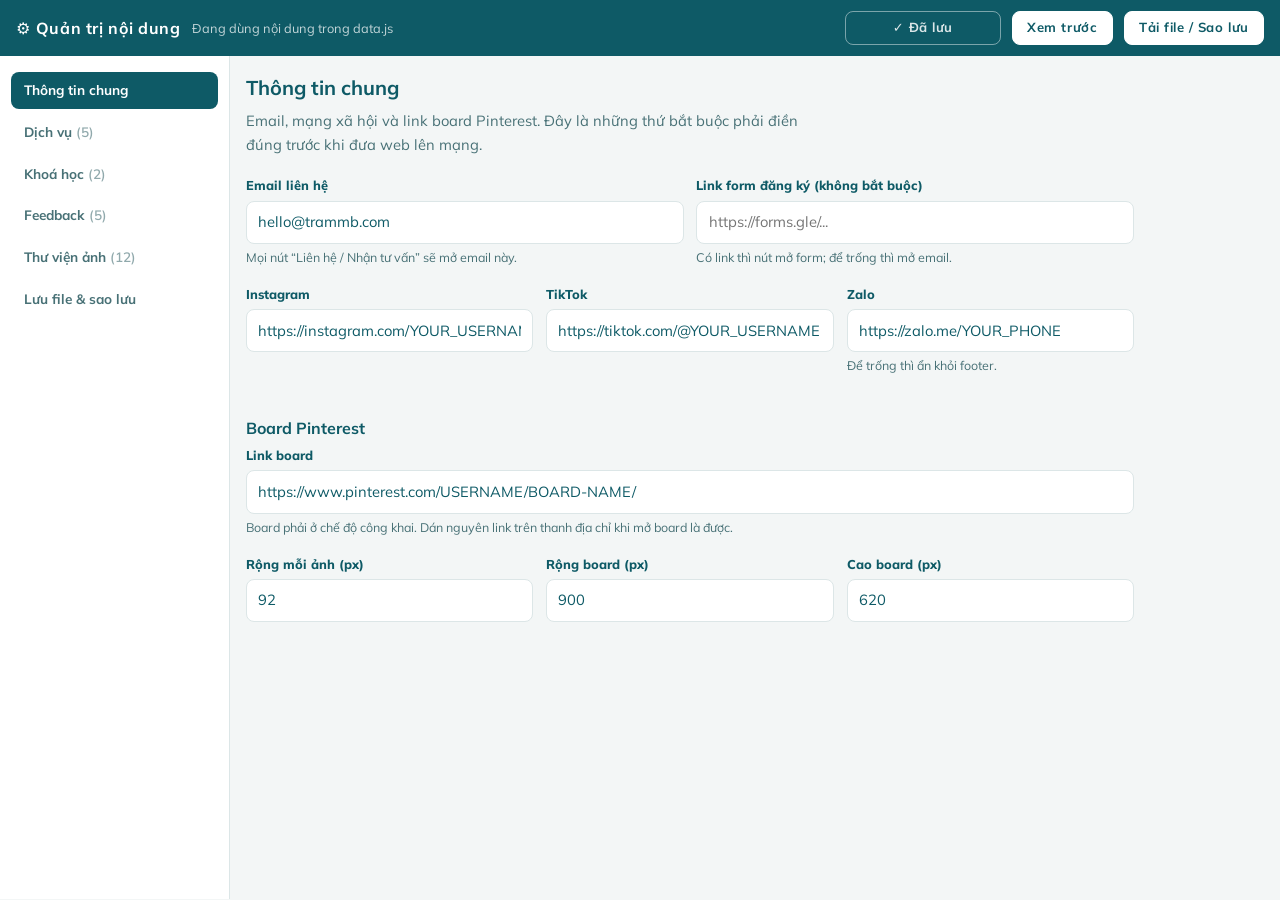
==== admin.html @ b7bb28fb "Khởi tạo website sketchnote.trammb.com Web tĩnh một trang (HTML/CSS/JS thuần), kèm trang quản trị nộ" ====
<!DOCTYPE html>
<html lang="vi">
<head>
<meta charset="UTF-8">
<meta name="viewport" content="width=device-width, initial-scale=1">
<meta name="robots" content="noindex, nofollow">
<title>Quản trị nội dung — Vẽ cùng Trâm</title>
<link rel="preconnect" href="https://fonts.googleapis.com">
<link rel="preconnect" href="https://fonts.gstatic.com" crossorigin>
<link href="https://fonts.googleapis.com/css2?family=Mulish:wght@400;600;700;800;900&display=swap" rel="stylesheet">
<link rel="stylesheet" href="admin.css">
<link rel="icon" href="assets/favicon.png">
</head>
<body>

<div class="topbar">
  <h1>⚙️ Quản trị nội dung</h1>
  <span class="save-state" id="save-state">Đang tải…</span>
  <span class="grow"></span>
  <button class="btn btn--light" id="btn-save" type="button" title="Ghi thẳng vào data.js (Ctrl+S)">💾 Lưu vào data.js</button>
  <button class="btn btn--light" id="btn-preview" type="button">Xem trước</button>
  <button class="btn btn--light" id="btn-export" type="button">Tải file / Sao lưu</button>
</div>

<div class="layout">
  <nav class="sidenav" aria-label="Mục quản trị">
    <ul>
      <li><button type="button" data-tab="chung" class="active">Thông tin chung</button></li>
      <li><button type="button" data-tab="dichvu">Dịch vụ <span class="count" id="c-svc"></span></button></li>
      <li><button type="button" data-tab="khoahoc">Khoá học <span class="count" id="c-course"></span></button></li>
      <li><button type="button" data-tab="feedback">Feedback <span class="count" id="c-fb"></span></button></li>
      <li><button type="button" data-tab="thuvien">Thư viện ảnh <span class="count" id="c-img"></span></button></li>
      <li><button type="button" data-tab="xuat">Lưu file &amp; sao lưu</button></li>
    </ul>
  </nav>

  <div class="panel-wrap">

    <!-- ============ THÔNG TIN CHUNG ============ -->
    <section class="panel active" id="tab-chung">
      <header>
        <h2>Thông tin chung</h2>
        <p>Email, mạng xã hội và link board Pinterest. Đây là những thứ bắt buộc phải điền đúng trước khi đưa web lên mạng.</p>
      </header>

      <div class="row row--2">
        <div class="field">
          <label for="f-email">Email liên hệ</label>
          <input type="email" id="f-email" data-bind="SITE.email" placeholder="ten@email.com">
          <p class="hint">Mọi nút “Liên hệ / Nhận tư vấn” sẽ mở email này.</p>
        </div>
        <div class="field">
          <label for="f-form">Link form đăng ký (không bắt buộc)</label>
          <input type="url" id="f-form" data-bind="SITE.registerForm" placeholder="https://forms.gle/...">
          <p class="hint">Có link thì nút mở form; để trống thì mở email.</p>
        </div>
      </div>

      <div class="row row--3">
        <div class="field">
          <label for="f-ig">Instagram</label>
          <input type="url" id="f-ig" data-bind="SITE.instagram" placeholder="https://instagram.com/...">
        </div>
        <div class="field">
          <label for="f-tt">TikTok</label>
          <input type="url" id="f-tt" data-bind="SITE.tiktok" placeholder="https://tiktok.com/@...">
        </div>
        <div class="field">
          <label for="f-zalo">Zalo</label>
          <input type="url" id="f-zalo" data-bind="SITE.zalo" placeholder="https://zalo.me/...">
          <p class="hint">Để trống thì ẩn khỏi footer.</p>
        </div>
      </div>

      <h3 style="margin-top:1.6rem">Board Pinterest</h3>
      <div class="field">
        <label for="f-pin">Link board</label>
        <input type="url" id="f-pin" data-bind="PINTEREST_BOARD_URL" placeholder="https://www.pinterest.com/tendangnhap/ten-board/">
        <p class="hint">Board phải ở chế độ công khai. Dán nguyên link trên thanh địa chỉ khi mở board là được.</p>
      </div>
      <div class="row row--3">
        <div class="field">
          <label for="f-pw">Rộng mỗi ảnh (px)</label>
          <input type="number" id="f-pw" data-bind="PINTEREST_WIDGET.imageWidth" min="60" max="236">
        </div>
        <div class="field">
          <label for="f-bw">Rộng board (px)</label>
          <input type="number" id="f-bw" data-bind="PINTEREST_WIDGET.boardWidth" min="200" max="1000">
        </div>
        <div class="field">
          <label for="f-bh">Cao board (px)</label>
          <input type="number" id="f-bh" data-bind="PINTEREST_WIDGET.boardHeight" min="200" max="1000">
        </div>
      </div>
    </section>

    <!-- ============ DỊCH VỤ ============ -->
    <section class="panel" id="tab-dichvu">
      <header>
        <h2>Dịch vụ</h2>
        <p>Mỗi dịch vụ hiện ở hai chỗ: thẻ tóm tắt trên đầu trang và phần chi tiết bên dưới. <strong>Mã dịch vụ</strong> là địa chỉ liên kết riêng, ví dụ mã <code>training</code> cho link <code>…/#training</code> để gửi thẳng cho khách.</p>
      </header>
      <div id="list-services"></div>
      <div class="add-row"><button class="btn btn--ghost" type="button" data-add="services">+ Thêm dịch vụ</button></div>
    </section>

    <!-- ============ KHOÁ HỌC ============ -->
    <section class="panel" id="tab-khoahoc">
      <header>
        <h2>Khoá học Udemy</h2>
        <p>Thẻ giới thiệu khoá học, bấm vào sẽ mở Udemy ở tab mới.</p>
      </header>
      <div id="list-courses"></div>
      <div class="add-row"><button class="btn btn--ghost" type="button" data-add="courses">+ Thêm khoá học</button></div>
    </section>

    <!-- ============ FEEDBACK ============ -->
    <section class="panel" id="tab-feedback">
      <header>
        <h2>Feedback học viên</h2>
        <p>Phần này chỉ hiển thị chữ, không kèm ảnh.</p>
        <div class="callout warn">
          <p><strong>Lưu ý:</strong> feedback đang có sẵn là nội dung mẫu để xem bố cục, không phải người thật. Hãy thay bằng feedback thật hoặc xoá hết trước khi đưa web lên mạng.</p>
        </div>
      </header>
      <div id="list-feedbacks"></div>
      <div class="add-row"><button class="btn btn--ghost" type="button" data-add="feedbacks">+ Thêm feedback</button></div>
    </section>

    <!-- ============ THƯ VIỆN ẢNH ============ -->
    <section class="panel" id="tab-thuvien">
      <header>
        <h2>Thư viện ảnh</h2>
        <p>Ảnh phải nằm sẵn trong thư mục <code>assets/images/</code> hoặc <code>assets/illustrations/</code>, ở đây chỉ khai báo đường dẫn. Ảnh chưa có sẽ hiện ô nền nhạt chứ không vỡ hình.</p>
      </header>

      <h3>Ảnh các buổi live recording</h3>
      <p class="hint" style="margin-bottom:.8rem">Hiện ở cuối phần dịch vụ.</p>
      <div id="list-live"></div>
      <div class="add-row" style="margin-bottom:2rem"><button class="btn btn--ghost" type="button" data-add="live">+ Thêm ảnh sự kiện</button></div>

      <h3>Ảnh dự phòng cho thư viện Pinterest</h3>
      <p class="hint" style="margin-bottom:.8rem">Chỉ hiện khi widget Pinterest tải chậm hoặc bị chặn.</p>
      <div id="list-fallback"></div>
      <div class="add-row"><button class="btn btn--ghost" type="button" data-add="fallback">+ Thêm ảnh dự phòng</button></div>
    </section>

    <!-- ============ XUẤT FILE ============ -->
    <section class="panel" id="tab-xuat">
      <header>
        <h2>Lưu file &amp; sao lưu</h2>
        <p>Bình thường chỉ cần bấm <strong>Lưu vào data.js</strong> ở thanh trên cùng (hoặc nhấn Ctrl+S) là xong. Phần này dành cho lúc cần tải file về, sao lưu, hoặc trình duyệt không ghi file được.</p>
      </header>

      <div class="callout" id="file-info">Đang kiểm tra…</div>

      <h3>File đang gắn</h3>
      <div class="add-row" style="margin-bottom:1.6rem">
        <button class="btn btn--ghost" type="button" id="btn-pickfile">Chọn file data.js</button>
        <button class="btn btn--ghost" type="button" id="btn-forget">Bỏ liên kết file</button>
      </div>

      <h3>Tải về &amp; sao lưu</h3>
      <div class="add-row" style="margin-bottom:1.2rem">
        <button class="btn" type="button" id="btn-download">⬇ Tải file data.js</button>
        <button class="btn btn--ghost" type="button" id="btn-copy">Chép nội dung</button>
        <button class="btn btn--ghost" type="button" id="btn-import">Nạp từ file data.js có sẵn</button>
        <button class="btn btn--danger" type="button" id="btn-reset">Xoá nháp, quay về bản gốc</button>
        <input type="file" id="file-input" accept=".js,text/javascript" hidden>
      </div>

      <div class="callout">
        <p>Sau khi lưu, nhớ đưa lại thư mục web lên Netlify/Vercel thì khách mới thấy nội dung mới.</p>
      </div>

      <label for="export-preview" style="font-weight:800;color:var(--ink);font-size:.8rem">Nội dung file sẽ xuất ra</label>
      <textarea id="export-preview" readonly spellcheck="false"></textarea>
    </section>

  </div>
</div>

<div id="toast" role="status" aria-live="polite"></div>

<!-- data.js nạp trước để lấy nội dung hiện tại làm điểm xuất phát -->
<script src="data.js"></script>
<script src="admin.js"></script>
</body>
</html>
---- admin.css ----
/* ============================================================
   admin.css — giao diện trang quản trị nội dung
   Chỉ dùng cho admin.html, không ảnh hưởng tới web chính.
   ============================================================ */
:root {
  --ink: #0E5A66; --ink-deep: #09424B; --ink-soft: #487176;
  --sky: #A9CBD1; --sky-soft: #E4F0F2;
  --paper: #F8EFE9; --bg: #F3F6F6; --white: #fff;
  --line: #DCE6E7; --warn: #B4522F; --ok: #1E7A5F;
  --font: "Mulish", ui-sans-serif, system-ui, -apple-system, sans-serif;
}
* , *::before, *::after { box-sizing: border-box; }
body { margin: 0; font-family: var(--font); background: var(--bg); color: var(--ink-soft); font-size: 15px; line-height: 1.6; }
h1, h2, h3 { color: var(--ink); margin: 0 0 .4em; line-height: 1.3; }
h1 { font-size: 1.15rem; } h2 { font-size: 1.25rem; } h3 { font-size: 1rem; }
p { margin: 0 0 .8em; }
a { color: var(--ink); }
code { background: var(--sky-soft); padding: .1em .4em; border-radius: 4px; font-size: .88em; }

/* ---------- Thanh trên cùng ---------- */
.topbar {
  position: sticky; top: 0; z-index: 40; background: var(--ink); color: #fff;
  display: flex; flex-wrap: wrap; align-items: center; gap: .7rem;
  padding: .7rem 1rem;
}
.topbar h1 { color: #fff; margin: 0; font-size: 1rem; letter-spacing: .04em; }
.topbar .grow { flex: 1; }
.save-state { font-size: .8rem; color: rgba(255,255,255,.75); }
.save-state.dirty { color: #FFD9A0; }
#btn-save { min-width: 156px; justify-content: center; }
#btn-save:not(.btn--light) { background: transparent; border-color: rgba(255,255,255,.45); color: rgba(255,255,255,.85); }
#btn-save:not(.btn--light):hover { background: rgba(255,255,255,.12); }

/* ---------- Nút ---------- */
.btn {
  display: inline-flex; align-items: center; gap: .4rem; cursor: pointer;
  font: 700 .82rem/1 var(--font); letter-spacing: .04em;
  padding: .7em 1.1em; border-radius: 8px; border: 1.5px solid var(--ink);
  background: var(--ink); color: #fff; text-decoration: none;
}
.btn:hover { background: var(--ink-deep); border-color: var(--ink-deep); }
.btn--light { background: #fff; color: var(--ink); border-color: #fff; }
.btn--light:hover { background: var(--sky); border-color: var(--sky); color: var(--ink); }
.btn--ghost { background: transparent; color: var(--ink); border-color: var(--line); }
.btn--ghost:hover { background: var(--sky-soft); border-color: var(--sky); color: var(--ink); }
.btn--danger { background: transparent; border-color: #E2C4BA; color: var(--warn); }
.btn--danger:hover { background: var(--warn); border-color: var(--warn); color: #fff; }
.btn--xs { padding: .4em .65em; font-size: .74rem; border-radius: 6px; }

/* ---------- Bố cục ---------- */
/* minmax(0,1fr) + min-width:0 để cột lưới chịu co lại, không đẩy tràn ngang */
.layout { display: grid; grid-template-columns: minmax(0, 1fr); }
.layout > * { min-width: 0; }
@media (min-width: 900px) { .layout { grid-template-columns: 230px minmax(0, 1fr); align-items: start; } }

.sidenav { background: var(--white); border-bottom: 1px solid var(--line); padding: .6rem; }
@media (min-width: 900px) {
  .sidenav { position: sticky; top: 57px; border-bottom: 0; border-right: 1px solid var(--line);
             height: calc(100vh - 57px); overflow: auto; padding: 1rem .7rem; }
}
.sidenav ul { list-style: none; margin: 0; padding: 0; display: flex; gap: .3rem; overflow-x: auto; max-width: 100%; }
@media (min-width: 900px) { .sidenav ul { flex-direction: column; overflow: visible; } }
.sidenav button {
  width: 100%; text-align: left; white-space: nowrap; cursor: pointer;
  background: none; border: 0; border-radius: 8px; padding: .6rem .8rem;
  font: 700 .85rem/1.3 var(--font); color: var(--ink-soft);
}
.sidenav button:hover { background: var(--sky-soft); }
.sidenav button.active { background: var(--ink); color: #fff; }
.sidenav .count { opacity: .6; font-weight: 600; }

.panel-wrap { padding: 1.2rem 1rem 4rem; max-width: 920px; min-width: 0; }
.panel { display: none; }
.panel.active { display: block; }
.panel > header { margin-bottom: 1.2rem; }
.panel > header p { max-width: 62ch; font-size: .92rem; }

/* ---------- Form ---------- */
.field { margin-bottom: 1rem; }
.field > label { display: block; font-weight: 800; font-size: .8rem; color: var(--ink); margin-bottom: .3rem; }
.field .hint { font-size: .78rem; color: var(--ink-soft); margin: .25rem 0 0; }
input[type=text], input[type=url], input[type=email], input[type=number], input:not([type]), textarea, select {
  width: 100%; font: 400 .92rem/1.5 var(--font); color: var(--ink);
  padding: .6rem .7rem; border: 1.5px solid var(--line); border-radius: 8px;
  background: #fff; resize: vertical;
}
input:focus, textarea:focus, select:focus { outline: 2px solid var(--sky); outline-offset: 1px; border-color: var(--sky); }
input.invalid, textarea.invalid { border-color: var(--warn); background: #FDF4F1; }
textarea { min-height: 84px; }
.row { display: grid; gap: .8rem; }
@media (min-width: 680px) { .row--2 { grid-template-columns: 1fr 1fr; } .row--3 { grid-template-columns: 1fr 1fr 1fr; } }

/* ---------- Thẻ mục lặp lại ---------- */
.item {
  background: var(--white); border: 1px solid var(--line); border-radius: 12px;
  margin-bottom: .9rem; overflow: hidden;
}
.item > summary {
  display: flex; align-items: center; gap: .6rem; padding: .8rem 1rem; cursor: pointer;
  font-weight: 800; color: var(--ink); list-style: none;
}
.item > summary::-webkit-details-marker { display: none; }
.item > summary::before { content: "▸"; font-size: .8rem; transition: transform .15s; }
.item[open] > summary::before { transform: rotate(90deg); }
.item > summary .title { flex: 1; overflow: hidden; text-overflow: ellipsis; white-space: nowrap; }
.item > summary .tools { display: flex; gap: .3rem; }
.item-body { padding: 0 1rem 1rem; border-top: 1px solid var(--line); padding-top: 1rem; }

.list-editor { margin-bottom: .6rem; }
.list-editor .line { display: flex; gap: .4rem; margin-bottom: .4rem; }
.list-editor .line input { flex: 1; }

.thumb { width: 100%; max-width: 190px; border: 1px solid var(--line); border-radius: 8px; background: #fff; margin-top: .5rem; }
.thumb.missing { display: none; }

.add-row { display: flex; gap: .6rem; flex-wrap: wrap; margin-top: .3rem; }

/* ---------- Xuất file ---------- */
.callout {
  background: var(--sky-soft); border-left: 4px solid var(--sky);
  padding: .9rem 1rem; border-radius: 0 8px 8px 0; margin-bottom: 1.2rem; font-size: .9rem;
}
.callout.warn { background: #FCF1EC; border-color: var(--warn); }
.callout p:last-child { margin-bottom: 0; }
#export-preview {
  width: 100%; min-height: 320px; font: 400 12px/1.5 ui-monospace, SFMono-Regular, Menlo, monospace;
  white-space: pre; overflow: auto;
}
.steps { counter-reset: s; list-style: none; padding: 0; margin: 0 0 1.2rem; }
.steps li { counter-increment: s; position: relative; padding-left: 2.1rem; margin-bottom: .6rem; }
.steps li::before {
  content: counter(s); position: absolute; left: 0; top: .05rem;
  width: 1.5rem; height: 1.5rem; border-radius: 50%; background: var(--ink); color: #fff;
  display: grid; place-items: center; font-size: .78rem; font-weight: 800;
}

/* ---------- Thông báo ---------- */
#toast {
  position: fixed; left: 50%; bottom: 1.2rem; translate: -50% 0; z-index: 90;
  background: var(--ink); color: #fff; padding: .7rem 1.2rem; border-radius: 999px;
  font-size: .85rem; font-weight: 700; box-shadow: 0 8px 24px rgba(0,0,0,.18);
  opacity: 0; pointer-events: none; transition: opacity .2s, translate .2s;
}
#toast.show { opacity: 1; translate: -50% -6px; }
#toast.err { background: var(--warn); }
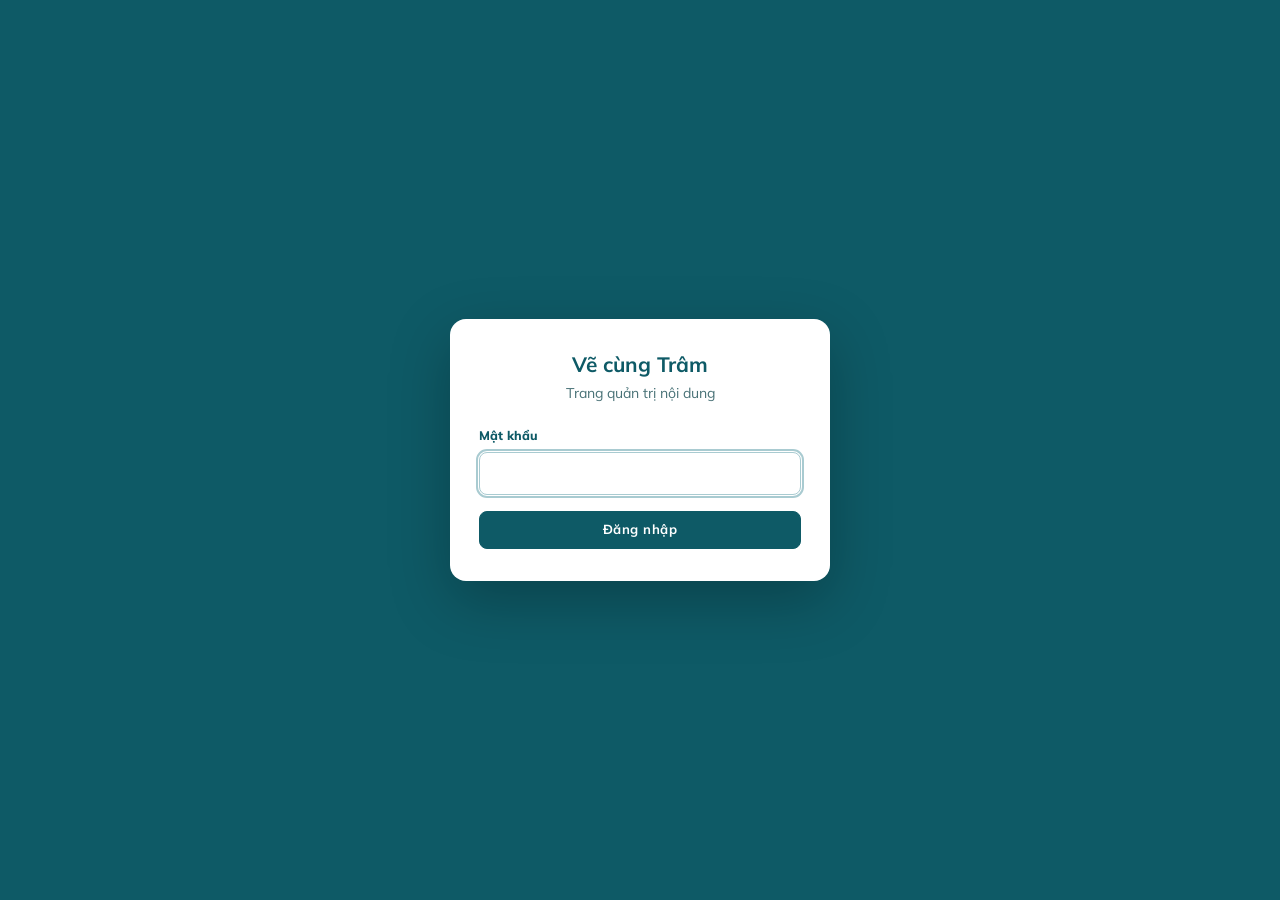
==== commit d33ccf67: "Cho phép dùng trang quản trị ngay trên web, có đăng nhập Trước đây admin chỉ chạy ở máy và ghi thẳng" ====
--- a/admin.html
+++ b/admin.html
@@ -13,6 +13,18 @@
 </head>
 <body>
 
+<!-- Lớp phủ đăng nhập — chỉ hiện khi mở trên web, không hiện khi chạy ở máy -->
+<div id="gate" hidden>
+  <form id="gate-form">
+    <h1>Vẽ cùng Trâm</h1>
+    <p>Trang quản trị nội dung</p>
+    <label for="gate-pass">Mật khẩu</label>
+    <input type="password" id="gate-pass" autocomplete="current-password" required>
+    <button class="btn" type="submit" id="gate-btn">Đăng nhập</button>
+    <p class="gate-err" id="gate-err" hidden></p>
+  </form>
+</div>
+
 <div class="topbar">
   <h1>⚙️ Quản trị nội dung</h1>
   <span class="save-state" id="save-state">Đang tải…</span>
@@ -20,6 +32,7 @@
   <button class="btn btn--light" id="btn-save" type="button" title="Ghi thẳng vào data.js (Ctrl+S)">💾 Lưu vào data.js</button>
   <button class="btn btn--light" id="btn-preview" type="button">Xem trước</button>
   <button class="btn btn--light" id="btn-export" type="button">Tải file / Sao lưu</button>
+  <button class="btn" id="btn-logout" type="button" hidden>Đăng xuất</button>
 </div>
 
 <div class="layout">
--- a/admin.css
+++ b/admin.css
@@ -79,7 +79,8 @@
 .field { margin-bottom: 1rem; }
 .field > label { display: block; font-weight: 800; font-size: .8rem; color: var(--ink); margin-bottom: .3rem; }
 .field .hint { font-size: .78rem; color: var(--ink-soft); margin: .25rem 0 0; }
-input[type=text], input[type=url], input[type=email], input[type=number], input:not([type]), textarea, select {
+input[type=text], input[type=url], input[type=email], input[type=number],
+input[type=password], input:not([type]), textarea, select {
   width: 100%; font: 400 .92rem/1.5 var(--font); color: var(--ink);
   padding: .6rem .7rem; border: 1.5px solid var(--line); border-radius: 8px;
   background: #fff; resize: vertical;
@@ -143,3 +144,31 @@
 }
 #toast.show { opacity: 1; translate: -50% -6px; }
 #toast.err { background: var(--warn); }
+
+/* ---------- 16. Màn đăng nhập (chỉ dùng khi mở trên web) ---------- */
+#gate {
+  position: fixed; inset: 0; z-index: 200;
+  background: var(--ink);
+  display: grid; place-items: center; padding: 1.5rem;
+}
+#gate[hidden] { display: none; }
+#gate form {
+  background: #fff; border-radius: 16px; padding: 2rem 1.8rem;
+  width: min(100%, 380px); text-align: center;
+  box-shadow: 0 20px 60px rgba(0,0,0,.25);
+}
+#gate h1 { font-size: 1.3rem; margin-bottom: .2rem; }
+#gate > form > p { font-size: .88rem; margin-bottom: 1.4rem; }
+#gate label {
+  display: block; text-align: left; font-weight: 800;
+  font-size: .78rem; color: var(--ink); margin-bottom: .35rem;
+}
+#gate input { margin-bottom: 1rem; }
+#gate .btn { width: 100%; justify-content: center; padding: .85em 1em; }
+#gate .btn[disabled] { opacity: .6; cursor: wait; }
+.gate-err {
+  margin: .9rem 0 0; color: var(--warn); font-size: .85rem; font-weight: 700;
+}
+.gate-err[hidden] { display: none; }
+#btn-logout { border-color: rgba(255,255,255,.45); background: transparent; color: rgba(255,255,255,.85); }
+#btn-logout:hover { background: rgba(255,255,255,.14); border-color: rgba(255,255,255,.6); }
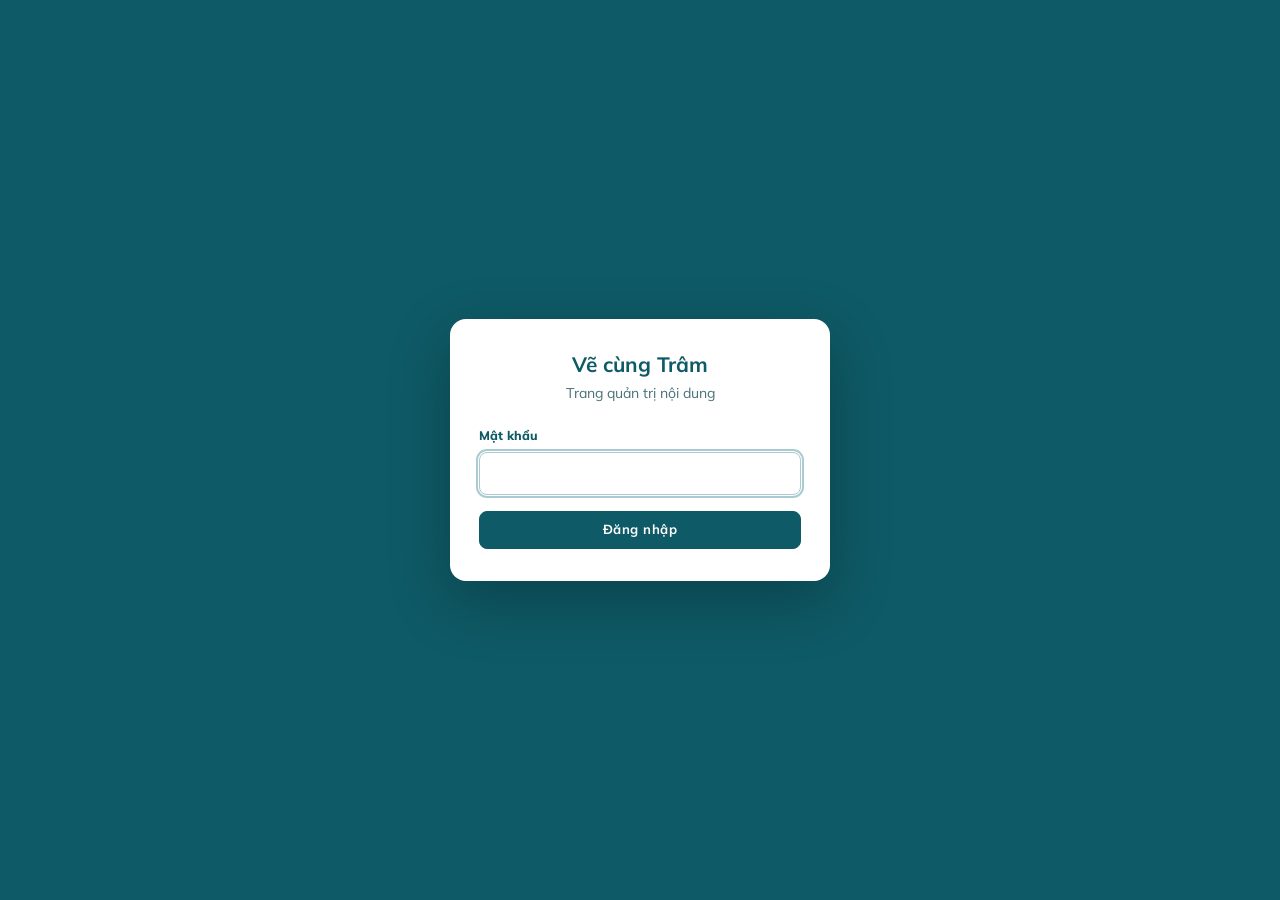
==== commit f79815f1: "Thêm favicon đồng bộ với trammb.com Co-Authored-By: Claude Opus 5 <noreply@anthropic.com>" ====
--- a/admin.html
+++ b/admin.html
@@ -9,7 +9,9 @@
 <link rel="preconnect" href="https://fonts.gstatic.com" crossorigin>
 <link href="https://fonts.googleapis.com/css2?family=Mulish:wght@400;600;700;800;900&display=swap" rel="stylesheet">
 <link rel="stylesheet" href="admin.css">
-<link rel="icon" href="assets/favicon.png">
+<link rel="icon" href="/favicon.ico" sizes="any">
+<link rel="icon" type="image/png" sizes="256x256" href="assets/icon.png">
+<link rel="apple-touch-icon" sizes="180x180" href="assets/apple-icon.png">
 </head>
 <body>
 
